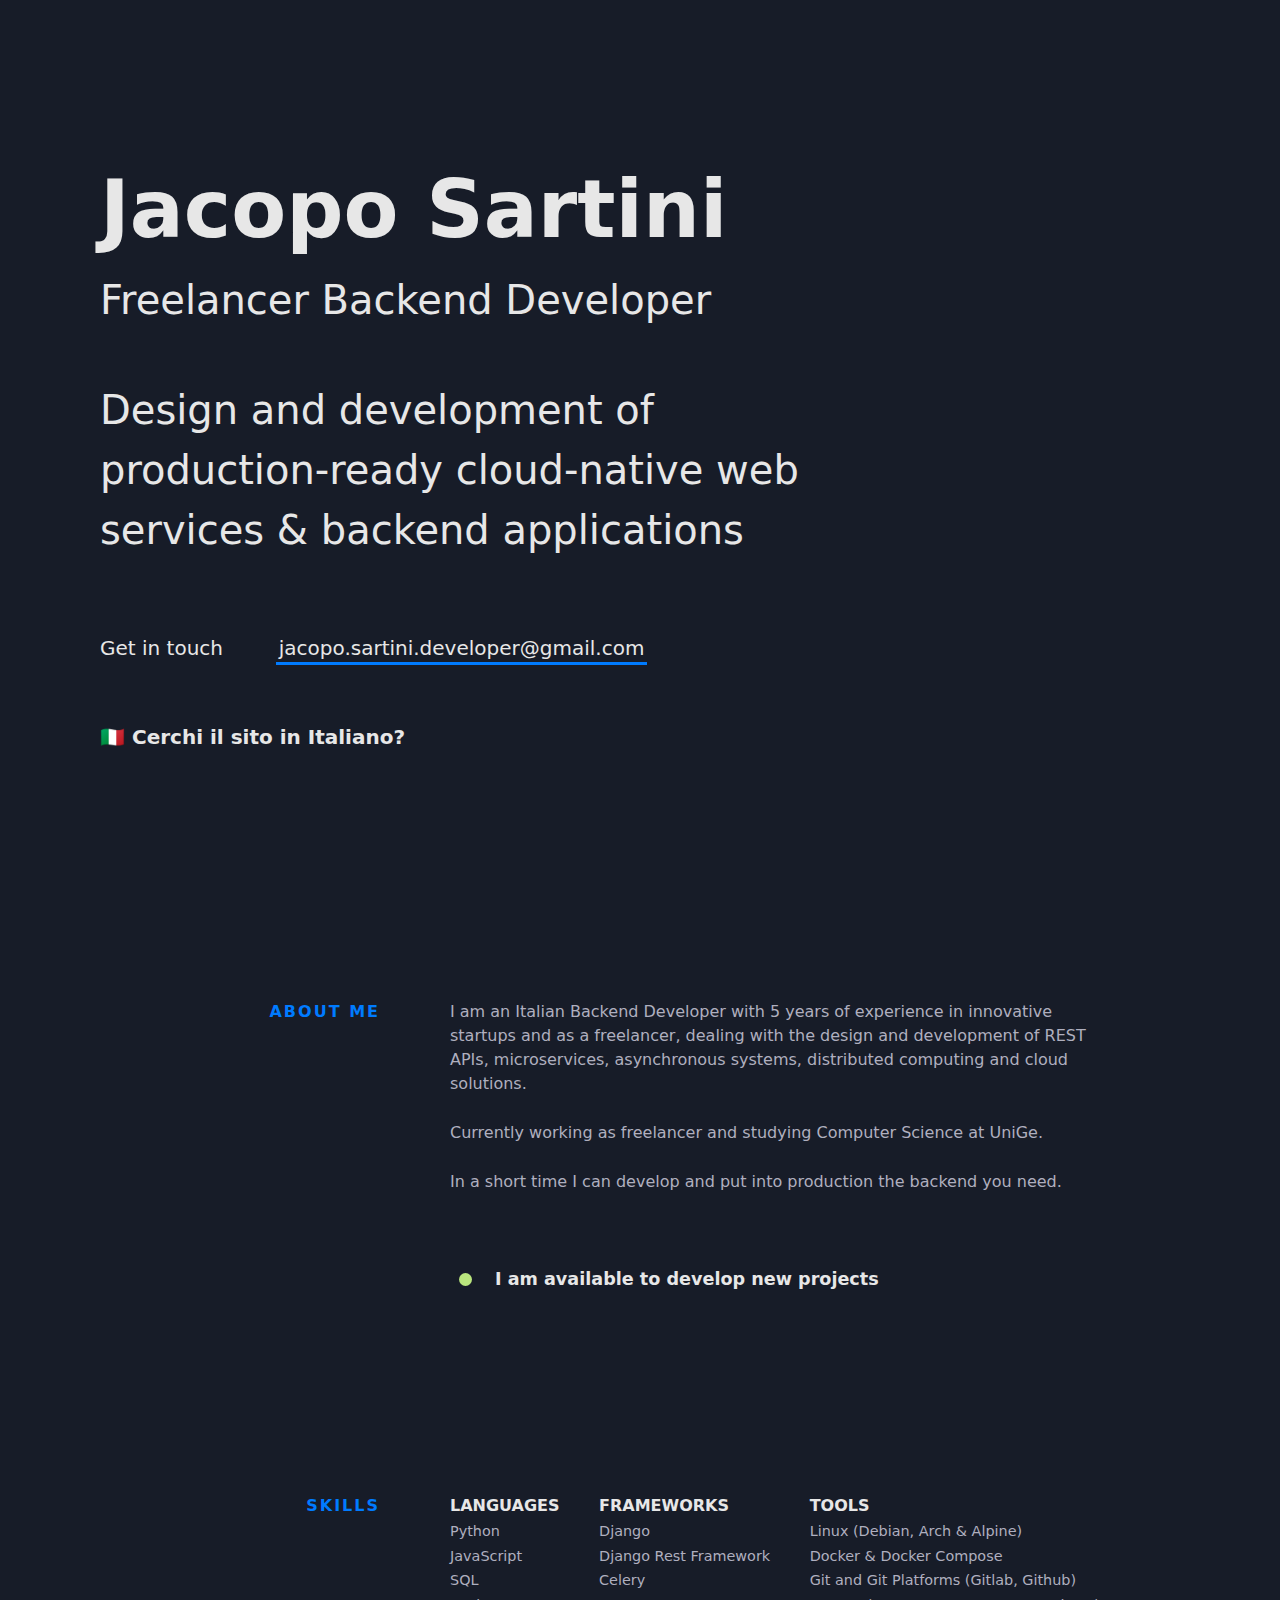
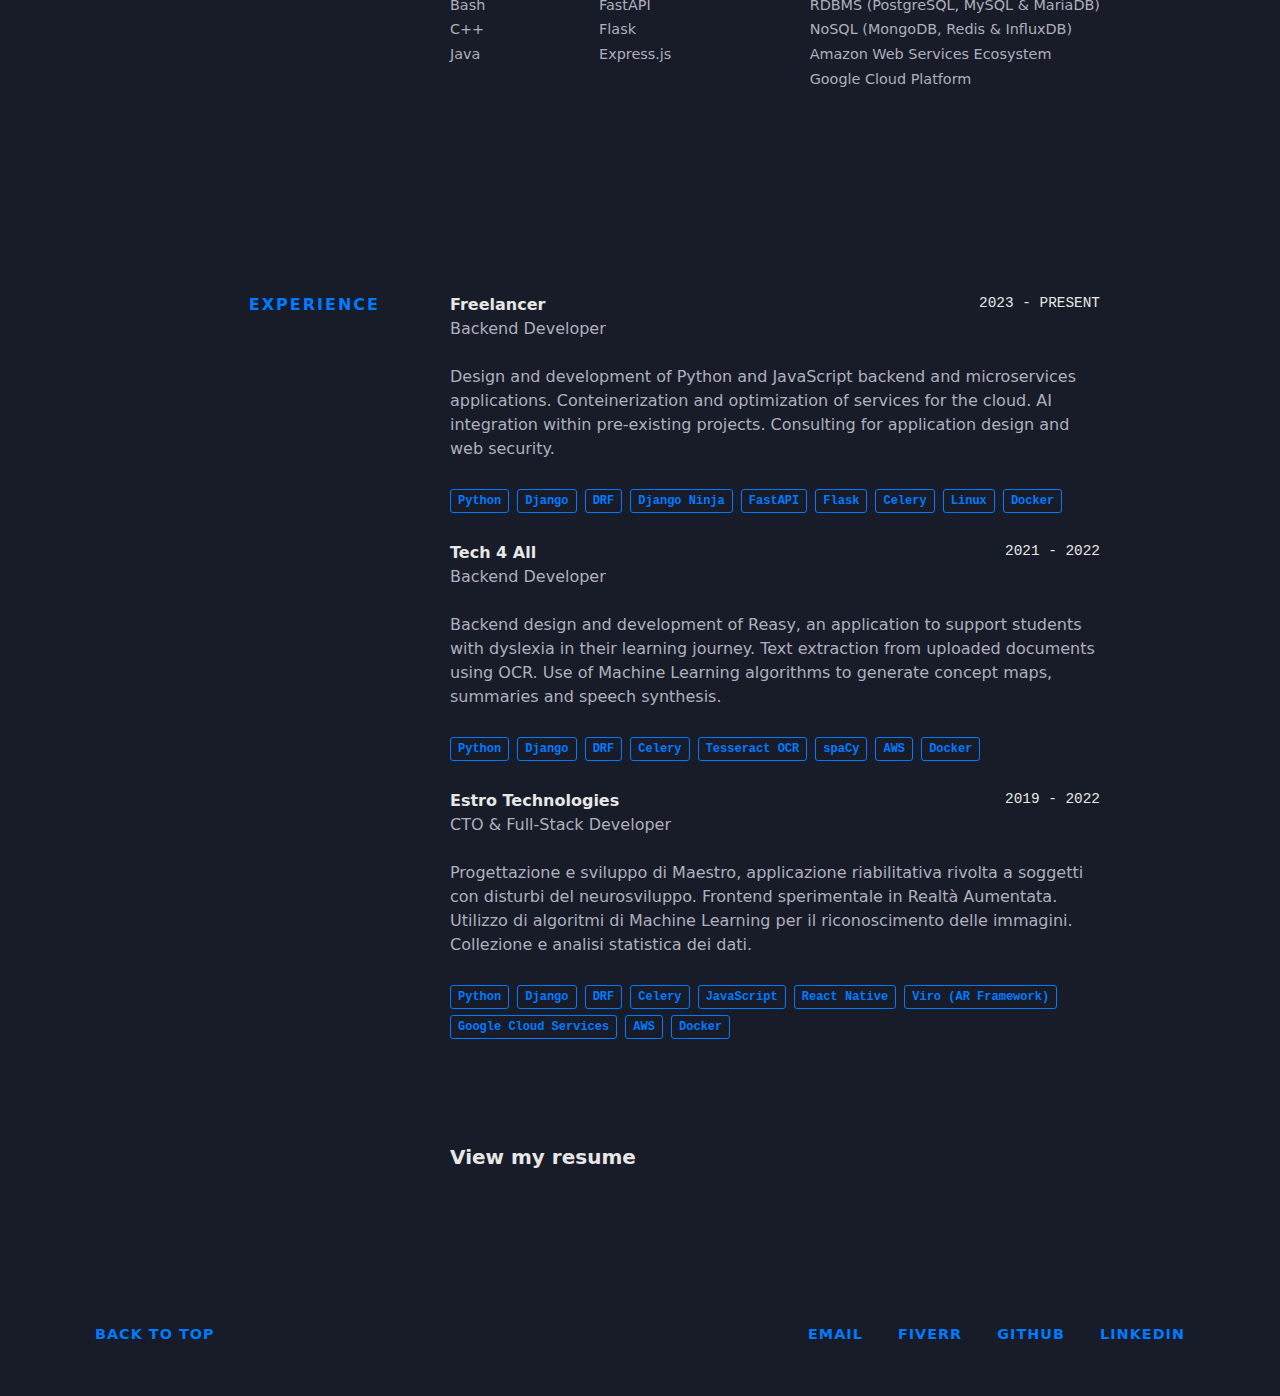
==== index.en.html @ 1b15b148 "Completed information and site in English" ====
<!DOCTYPE html>
<html class="sr">

<head>
    <meta http-equiv="content-type" content="text/html; charset=UTF-8">
    <meta charset="UTF-8">
    <meta content="IE=edge,chrome=1" http-equiv="X-UA-Compatible">
    <meta name="viewport" content="width=device-width, initial-scale=1.0, maximum-scale=1.0, user-scalable=no">
    <title>Jacopo Sartini - Sviluppatore Backend</title>
    <meta property="og:title" content="Jacopo Sartini | Back End Developer">
    <meta property="og:description" content="Progetto, sviluppo e metto in produzione servizi e applicazioni backend.">
    <meta property="og:type" content="website">
    <meta property="og:url" content="https://jacoposartini.github.io/">
    <meta property="og:site_name" content="Jacopo Sartini">
    <meta property="og:locale" content="it_IT">
    <meta name="description" content="Progetto, sviluppo e metto in produzione servizi e applicazioni backend.">
    <meta name="keywords" content="development, applications, development, python, django, italy, jacopo sartini">

    <meta itemprop="name" content="Jacopo Sartini | Back End Developer">
    <meta itemprop="description" content="Progetto, sviluppo e metto in produzione servizi e applicazioni backend.">
    <meta name="twitter:card" content="summary">
    <meta name="twitter:url" content="https://jacoposartini.github.io/">
    <meta name="twitter:title" content="Jacopo Sartini | Back End Developer">
    <meta name="twitter:description" content="Progetto, sviluppo e metto in produzione servizi e applicazioni backend.">
    <link rel="stylesheet" href="./static/main.css" hreflang="en-us">
</head>

<body style="height: 100%;" class="night">
    <div id="site">
        <header class="intro" id="top">
            <h1 style="margin-bottom: 0;"><span style="font-size: 5rem; ">Jacopo Sartini</span>
                <br><span class="intro__tagline">Freelancer Backend Developer</span>
            </h1>

            <h2 class="intro__tagline">Design and development of production-ready cloud-native web services & backend applications 
            </h2>

            <h3 class="intro__contact"> <span>Get in touch</span> <span class="emoji pointer"></span> <span> <a
                        href="mailto:jacopo.sartini.developer@gmail.com" target="_blank"
                        class="highlight-link">jacopo.sartini.developer@gmail.com</a> </span> </h3>

            <h3 class="intro__contact"><a href="index.html">🇮🇹  Cerchi il sito in Italiano? </a></h3>
        </header>


        <!--header class="intro">
            <h1 class="intro__hello">Ciao!</h1>
            <h2 class="intro__tagline">Sono <span class="name">Jacopo Sartini</span>, sviluppatore backend
                con 5 anni di esperienza in startup innovative e come freelancer, occupandomi della progettazione e
                dello
                sviluppo di API REST, microservizi, sistemi asincroni, calcolo distribuito e soluzioni cloud.
                <span class="emoji technologist"></span>
            </h2>
            <h3 class="intro__contact"> <span>Contattami </span> <span class="emoji pointer"></span> <span> <a
                        href="mailto:jacopo.sartini.developer@gmail.com" target="_blank"
                        class="highlight-link">jacopo.sartini.developer@gmail.com</a> </span> </h3>
        </header-->

        <section class="section background" data-sr-id="0"
            style="visibility: visible; opacity: 1; transition: opacity 0.6s cubic-bezier(0.694, 0, 0.335, 1) 0s;">
            <div class="section__title">About me</div>
            <div class="section__content">
                <p>
                    I am an Italian Backend Developer with 5 years of experience in innovative startups and as a freelancer,
                    dealing with the design and development of REST APIs, microservices, asynchronous systems,
                    distributed computing and cloud solutions. </p>
                <p>Currently <b>working as freelancer</b> and <b>studying Computer Science</b> at
                    <b>UniGe</b>.
                </p>
                <p><b>In a short time I can develop and put into production the backend you need.</b></p>
                <a class="status" href="mailto:jacopo.sartini.developer@gmail.com" target="_blank">
                    <div class="status__light">
                        <div class="status__light__ring"></div>
                        <div class="status__light__led"></div>
                    </div>
                    <div class="status__message">I am available to develop new projects</div>
                </a>

            </div>
        </section>


        <section class="section skills" data-sr-id="2"
            style="visibility: visible; opacity: 1; transition: opacity 0.6s cubic-bezier(0.694, 0, 0.335, 1) 0s;">
            <div class="section__title">Skills</div>
            <div class="section__content">
                <div class="skillz">
                    <div class="skillz__category">
                        <div class="skillz__category__label">Languages</div>
                        <ul>
                            <li class="skillz__category__item">Python</li>
                            <li class="skillz__category__item">JavaScript</li>
                            <li class="skillz__category__item">SQL</li>
                            <li class="skillz__category__item">Bash</li>
                            <li class="skillz__category__item">C++</li>
                            <li class="skillz__category__item">Java</li>
                        </ul>
                    </div>
                    <div class="skillz__category">
                        <div class="skillz__category__label">Frameworks</div>
                        <ul>
                            <li class="skillz__category__item">Django</li>
                            <li class="skillz__category__item">Django Rest Framework</li>
                            <li class="skillz__category__item">Celery</li>
                            <li class="skillz__category__item">FastAPI</li>
                            <li class="skillz__category__item">Flask</li>
                            <li class="skillz__category__item">Express.js</li>
                        </ul>
                    </div>

                    <div class="skillz__category">
                        <div class="skillz__category__label">Tools</div>
                        <ul>
                            <li class="skillz__category__item">Linux (Debian, Arch & Alpine)</li>
                            <li class="skillz__category__item">Docker & Docker Compose</li>
                            <li class="skillz__category__item">Git and Git Platforms (Gitlab, Github)</li>
                            <li class="skillz__category__item">RDBMS (PostgreSQL, MySQL & MariaDB)</li>
                            <li class="skillz__category__item">NoSQL (MongoDB, Redis & InfluxDB)</li>
                            <li class="skillz__category__item">Amazon Web Services Ecosystem</li>
                            <li class="skillz__category__item">Google Cloud Platform</li>
                        </ul>
                    </div>

                </div>
            </div>
        </section>

        <section class="section experience other-projects" data-sr-id="3"
            style="visibility: visible; opacity: 1; transition: opacity 0.6s cubic-bezier(0.694, 0, 0.335, 1) 0s;">
            <div class="section__title">Experience</div>
            <div class="section__content">
                <div class="jobs">
                    <div class="job">
                        <div class="time-place">
                            <div class="job__company"> <a href="https://www.upstatement.com/"
                                    target="_blank">Freelancer</a> </div>
                            <div class="job__time">2023 - PRESENT</div>
                        </div>
                        <div class="job__position">Backend Developer</div>
                        <br>
                        <p>Design and development of Python and JavaScript backend and microservices applications.
                            Conteinerization and optimization of services for the cloud. AI integration within
                            pre-existing projects. Consulting for application design and web security.
                        </p>
                        <div class="project__used">
                            <span class="project__used__item">Python</span>
                            <span class="project__used__item">Django</span>
                            <span class="project__used__item">DRF</span>
                            <span class="project__used__item">Django Ninja</span>
                            <span class="project__used__item">FastAPI</span>
                            <span class="project__used__item">Flask</span>
                            <span class="project__used__item">Celery</span>
                            <span class="project__used__item">Linux</span>
                            <span class="project__used__item">Docker</span>
                        </div>
                    </div>


                    <div class="job">
                        <div class="time-place">
                            <div class="job__company"> <a href="https://www.upstatement.com/" target="_blank">Tech 4
                                    All</a> </div>
                            <div class="job__time">2021 - 2022</div>
                        </div>
                        <div class="job__position">Backend Developer</div>
                        <br>
                        <p>Backend design and development of Reasy, an application to support students with dyslexia in
                            their learning journey. Text extraction from uploaded documents using OCR. Use of Machine
                            Learning algorithms to generate concept maps, summaries and speech synthesis.
                        </p>
                        <div class="project__used">
                            <span class="project__used__item">Python</span>
                            <span class="project__used__item">Django</span>
                            <span class="project__used__item">DRF</span>
                            <span class="project__used__item">Celery</span>
                            <span class="project__used__item">Tesseract OCR</span>
                            <span class="project__used__item">spaCy</span>
                            <span class="project__used__item">AWS</span>
                            <span class="project__used__item">Docker</span>
                        </div>
                    </div>

                    <div class="job">
                        <div class="time-place">
                            <div class="job__company"> <a href="https://www.upstatement.com/" target="_blank">Estro
                                    Technologies</a> </div>
                            <div class="job__time">2019 - 2022</div>
                        </div>
                        <div class="job__position">CTO & Full-Stack Developer</div>
                        <br>
                        <p>Progettazione e sviluppo di Maestro, applicazione riabilitativa rivolta a soggetti con
                            disturbi del neurosviluppo. Frontend sperimentale in Realtà Aumentata. Utilizzo di algoritmi
                            di Machine Learning per il riconoscimento delle immagini. Collezione e analisi statistica
                            dei dati.
                        </p>
                        <div class="project__used">
                            <span class="project__used__item">Python</span>
                            <span class="project__used__item">Django</span>
                            <span class="project__used__item">DRF</span>
                            <span class="project__used__item">Celery</span>
                            <span class="project__used__item">JavaScript</span>
                            <span class="project__used__item">React Native</span>
                            <span class="project__used__item">Viro (AR Framework)</span>
                            <span class="project__used__item">Google Cloud Services</span>
                            <span class="project__used__item">AWS</span>
                            <span class="project__used__item">Docker</span>
                        </div>
                    </div>

                </div>

                <a href="./static/JacopoSartiniCV.pdf" target="_blank" class="arrow-link">View my resume</a>
            </div>
        </section>




        <footer class="footer">
            <div class="footer__copyright">
                <div class="footer__links">

                    <a href="#top" title="torna in cima"> <span class="text">Back to top</span>
                    </a>
                </div>
            </div>
            <div class="footer__links">
                <a href="mailto:jacopo.sartini.developer@gmail.com" target="_blank" title="email"> <span
                        class="text">email</span> <img src="./static/email.svg" alt="email">
                </a>

                <a href="https://it.fiverr.com/jacoposartini" target="_blank" title="fiverr"> <span
                        class="text">fiverr</span> <img src="./static/fiverr.svg" alt="linkedin">
                </a>

                <a href="https://github.com/jacoposartini/" target="_blank" title="email"> <span
                        class="text">github</span> <img src="./static/github.svg" alt="github">
                </a>


                <a href="https://www.linkedin.com/in/jacopo-sartini-dev" target="_blank" title="linkedin"> <span
                        class="text">linkedin</span> <img src="./static/linkedin.svg" alt="linkedin">
                </a>
            </div>
        </footer>


    </div>
</body>

</html>
---- static/main.css ----
html {
    -webkit-box-sizing: border-box;
    box-sizing: border-box
}

*,
:after,
:before {
    -webkit-box-sizing: inherit;
    box-sizing: inherit
}

::-moz-selection {
    background: #fff
}

::selection {
    background: #fff
}

body,
html {
    margin: 0;
    padding: 0;
    -webkit-font-smoothing: antialiased;
    -moz-osx-font-smoothing: grayscale;
    background-color: #fff;
    color: #444452;
    font-family: Apercu, "Source Sans Pro", system, system-ui, -apple-system, BlinkMacSystemFont, Roboto, Helvetica, Arial, sans-serif;
    line-height: 1.5;
    width: 100%
}

body.night,
html.night {
    background-color: #171c28;
    color: #afafbf
}

body.night ::-moz-selection,
html.night ::-moz-selection {
    color: #36363c;
    background: #fff
}

body.night ::selection,
html.night ::selection {
    color: #36363c;
    background: #fff
}

body.night .switch-wrapper .sun,
html.night .switch-wrapper .sun {
    background: url(../img/switch/sun-white.svg) no-repeat center;
    background-size: 100%
}

body.night .switch-wrapper .moon,
html.night .switch-wrapper .moon {
    background: url(../img/switch/moon-white.svg) no-repeat center;
    background-size: 100%
}

body.night .experience .job__time,
body.night .footer__copyright,
body.night .intro,
body.night .skills .skillz__category__label,
body.night .status,
body.night a,
body.night strong,
html.night .experience .job__time,
html.night .footer__copyright,
html.night .intro,
html.night .skills .skillz__category__label,
html.night .status,
html.night a,
html.night strong {
    color: #e7e7e7
}

body.night .section__content .underline-link:after,
html.night .section__content .underline-link:after {
    background: #e7e7e7
}

a {
    -webkit-transition: all .2s ease-in-out;
    transition: all .2s ease-in-out;
    text-decoration: none;
    font-weight: 700;
    color: inherit
}

ul {
    list-style: none;
    padding: 0;
    margin: 0
}

svg {
    width: 100%;
    height: 100%;
    fill: currentColor
}

img {
    max-width: 100%;
    vertical-align: middle
}

strong {
    font-weight: 700;
    color: #36363c
}

.emoji {
    display: inline-block;
    vertical-align: text-top;
    background-size: contain;
    background-repeat: no-repeat;
    background-position: center
}

.section {
    display: -webkit-box;
    display: -ms-flexbox;
    display: flex;
    -webkit-box-pack: center;
    -ms-flex-pack: center;
    justify-content: center;
    padding: 100px 170px
}

@media screen and (max-width:1280px) {
    .section {
        padding: 100px
    }
}

@media screen and (max-width:1024px) {
    .section {
        padding: 50px
    }
}

@media screen and (max-width:768px) {
    .section {
        display: block
    }
}

@media screen and (max-width:480px) {
    .section {
        padding: 50px 35px
    }
}

.section__title {
    -ms-flex-negative: 0;
    flex-shrink: 0;
    width: 200px;
    margin-right: 70px;
    color: #007bff;
    text-transform: uppercase;
    text-align: right;
    font-weight: 700;
    letter-spacing: 2px
}

@media screen and (max-width:1024px) {
    .section__title {
        margin-right: 50px
    }
}

@media screen and (max-width:850px) {
    .section__title {
        width: 150px
    }
}

@media screen and (max-width:768px) {
    .section__title {
        text-align: left;
        width: auto
    }
}

.section__content {
    font-weight: 300;
    font-size: 1rem;
    width: 100%;
    max-width: 650px
}

@media screen and (max-width:768px) {
    .section__content {
        padding-top: 30px;
        padding-left: 50px
    }
}

@media screen and (max-width:480px) {
    .section__content {
        padding-left: 30px
    }
}

.section__content p {
    margin-top: 0;
    margin-bottom: 25px
}

.section__content .underline-link {
    position: relative;
    display: inline-block
}

.section__content .underline-link:after {
    position: absolute;
    top: 100%;
    left: 0;
    width: 100%;
    height: 1px;
    background: #36363c;
    content: '';
    opacity: 0;
    -webkit-transition: height .3s, opacity .3s, -webkit-transform .3s;
    transition: height .3s, opacity .3s, -webkit-transform .3s;
    transition: height .3s, opacity .3s, transform .3s;
    transition: height .3s, opacity .3s, transform .3s, -webkit-transform .3s;
    -webkit-transform: translateY(-5px);
    transform: translateY(-5px)
}

.section__content .underline-link:focus:after,
.section__content .underline-link:hover:after {
    height: 2px;
    border-radius: 3px;
    opacity: 1;
    -webkit-transform: translateY(-2px);
    transform: translateY(-2px)
}

.arrow-link {
    -webkit-transition: all .2s ease-in-out;
    transition: all .2s ease-in-out;
    font-weight: 700;
    display: inline-block;
    background-color: transparent;
    white-space: nowrap
}

.arrow-link:after {
    -webkit-transition: all .2s ease-in-out;
    transition: all .2s ease-in-out;
    position: relative;
    bottom: 2px;
    margin-left: 15px;
    content: '';
    background: url(../img/arrow.png) no-repeat center;
    background-size: 100%;
    width: 15px;
    height: 15px;
    display: inline-block;
    vertical-align: middle
}

.arrow-link:hover:after {
    -webkit-transform: translateX(7px);
    transform: translateX(7px)
}

.small {
    font-family: Inconsolata, monospace;
    font-size: .85rem;
    display: inline-block;
    margin-top: 15px
}

.small:after {
    display: none
}

#top-button {
    -webkit-transition: all .2s ease-in-out;
    transition: all .2s ease-in-out;
    background: 0 0;
    border: none;
    outline: 0;
    width: 40px;
    position: fixed;
    bottom: 25px;
    right: 10px;
    cursor: pointer;
    display: none
}

@media screen and (max-width:1024px) {
    #top-button {
        bottom: 20px;
        right: 7px;
        width: 35px
    }
}

@media screen and (max-width:480px) {
    #top-button {
        bottom: 15px;
        right: 3px
    }
}

#top-button:focus,
#top-button:hover {
    -webkit-transform: translateY(-10px);
    transform: translateY(-10px)
}

#top-button img {
    width: 100%
}

.waypoint {
    opacity: 0;
    -webkit-transform: translate3d(0, 20px, 0);
    transform: translate3d(0, 20px, 0);
    -webkit-transition: opacity .6s cubic-bezier(.694, 0, .335, 1), -webkit-transform .6s cubic-bezier(.694, 0, .335, 1);
    transition: opacity .6s cubic-bezier(.694, 0, .335, 1), -webkit-transform .6s cubic-bezier(.694, 0, .335, 1);
    transition: opacity .6s cubic-bezier(.694, 0, .335, 1), transform .6s cubic-bezier(.694, 0, .335, 1);
    transition: opacity .6s cubic-bezier(.694, 0, .335, 1), transform .6s cubic-bezier(.694, 0, .335, 1), -webkit-transform .6s cubic-bezier(.694, 0, .335, 1)
}

.in-view {
    opacity: 1;
    -webkit-transform: translateZ(0);
    transform: translateZ(0)
}

.switch-wrapper {
    display: -webkit-box;
    display: -ms-flexbox;
    display: flex;
    -webkit-box-pack: center;
    -ms-flex-pack: center;
    justify-content: center;
    -webkit-box-align: center;
    -ms-flex-align: center;
    align-items: center;
    position: absolute;
    top: 20px;
    right: 30px
}

@media screen and (max-width:480px) {
    .switch-wrapper {
        top: 10px;
        right: 20px
    }
}

.switch-wrapper .moon,
.switch-wrapper .sun {
    width: 17px;
    height: 17px
}

.switch-wrapper .sun {
    background: url(../img/switch/sun.svg) no-repeat center;
    background-size: 100%
}

.switch-wrapper .moon {
    background: url(../img/switch/moon.svg) no-repeat center;
    background-size: 100%
}

.switch-wrapper .toggle-wrapper {
    margin: 10px
}

.switch-wrapper .toggle-wrapper #switch {
    height: 0;
    width: 0;
    visibility: hidden;
    position: absolute
}

.switch-wrapper .toggle-wrapper #switch:checked+label {
    background: #bae67e
}

.switch-wrapper .toggle-wrapper #switch:checked+label:after {
    left: calc(100% - 3px);
    -webkit-transform: translateX(-100%);
    transform: translateX(-100%)
}

.switch-wrapper .toggle-wrapper label {
    cursor: pointer;
    text-indent: -9999px;
    width: 45px;
    height: 25px;
    background: grey;
    display: block;
    border-radius: 100px;
    position: relative
}

.switch-wrapper .toggle-wrapper label:after {
    -webkit-transition: all .2s ease-in-out;
    transition: all .2s ease-in-out;
    content: '';
    position: absolute;
    top: 3px;
    left: 3px;
    width: 19px;
    height: 19px;
    background: #fff;
    border-radius: 100%
}

.intro {
    padding: 120px 100px;
    height: 100vh;
    display: -webkit-box;
    display: -ms-flexbox;
    display: flex;
    -webkit-box-orient: vertical;
    -webkit-box-direction: normal;
    -ms-flex-direction: column;
    flex-direction: column;
    -ms-flex-pack: distribute;
    justify-content: space-around;
    max-width: 1440px;
    margin: 0 auto
}

@media screen and (max-width:630px) {
    .intro {
        padding: 120px 70px
    }
}

@media screen and (max-width:550px) {
    .intro {
        padding: 120px 50px
    }
}

@media screen and (max-width:480px) {
    .intro {
        padding: 70px 50px
    }
}

.intro__hello,
.intro__tagline {
    font-size: 2.5rem
}

@media screen and (max-width:1024px) {

    .intro__hello,
    .intro__tagline {
        font-size: 2.25rem
    }
}

@media screen and (max-width:768px) {

    .intro__hello,
    .intro__tagline {
        font-size: 2rem
    }
}

@media screen and (max-width:550px) {

    .intro__hello,
    .intro__tagline {
        font-size: 1.75rem
    }
}

@media screen and (max-width:360px) {

    .intro__hello,
    .intro__tagline {
        font-size: 1.5rem
    }
}

@media screen and (max-width:330px) {

    .intro__hello,
    .intro__tagline {
        font-size: 1.4rem
    }
}

.intro__hello .emoji,
.intro__tagline .emoji {
    width: 40px;
    height: 40px
}

@media screen and (max-width:1024px) {

    .intro__hello .emoji,
    .intro__tagline .emoji {
        width: 35px;
        height: 35px
    }
}

@media screen and (max-width:768px) {

    .intro__hello .emoji,
    .intro__tagline .emoji {
        width: 30px;
        height: 30px
    }
}

@media screen and (max-width:360px) {

    .intro__hello .emoji,
    .intro__tagline .emoji {
        width: 25px;
        height: 25px
    }
}

.intro__hello {
    font-weight: 300
}

.intro__hello .wave-hand {
    background-image: url(../img/emojis/wave.png);
    margin-left: 10px;
    cursor: pointer
}

.intro__hello .wave-hand.animated {
    -webkit-animation-duration: 1s;
    animation-duration: 1s;
    -webkit-animation-fill-mode: both;
    animation-fill-mode: both
}

.intro__hello .wave-hand.wave {
    -webkit-animation-name: wave;
    animation-name: wave
}

@-webkit-keyframes wave {
    from {
        -webkit-transform: none;
        transform: none
    }

    15% {
        -webkit-transform: translate3d(-20%, 0, 0) rotate3d(0, 0, 1, -10deg);
        transform: translate3d(-20%, 0, 0) rotate3d(0, 0, 1, -10deg)
    }

    30% {
        -webkit-transform: translate3d(10%, 0, 0) rotate3d(0, 0, 1, 7deg);
        transform: translate3d(10%, 0, 0) rotate3d(0, 0, 1, 7deg)
    }

    45% {
        -webkit-transform: translate3d(-15%, 0, 0) rotate3d(0, 0, 1, -10deg);
        transform: translate3d(-15%, 0, 0) rotate3d(0, 0, 1, -10deg)
    }

    60% {
        -webkit-transform: translate3d(10%, 0, 0) rotate3d(0, 0, 1, 5deg);
        transform: translate3d(10%, 0, 0) rotate3d(0, 0, 1, 5deg)
    }

    75% {
        -webkit-transform: translate3d(-5%, 0, 0) rotate3d(0, 0, 1, -2deg);
        transform: translate3d(-5%, 0, 0) rotate3d(0, 0, 1, -2deg)
    }

    to {
        -webkit-transform: none;
        transform: none
    }
}

@keyframes wave {
    from {
        -webkit-transform: none;
        transform: none
    }

    15% {
        -webkit-transform: translate3d(-20%, 0, 0) rotate3d(0, 0, 1, -10deg);
        transform: translate3d(-20%, 0, 0) rotate3d(0, 0, 1, -10deg)
    }

    30% {
        -webkit-transform: translate3d(10%, 0, 0) rotate3d(0, 0, 1, 7deg);
        transform: translate3d(10%, 0, 0) rotate3d(0, 0, 1, 7deg)
    }

    45% {
        -webkit-transform: translate3d(-15%, 0, 0) rotate3d(0, 0, 1, -10deg);
        transform: translate3d(-15%, 0, 0) rotate3d(0, 0, 1, -10deg)
    }

    60% {
        -webkit-transform: translate3d(10%, 0, 0) rotate3d(0, 0, 1, 5deg);
        transform: translate3d(10%, 0, 0) rotate3d(0, 0, 1, 5deg)
    }

    75% {
        -webkit-transform: translate3d(-5%, 0, 0) rotate3d(0, 0, 1, -2deg);
        transform: translate3d(-5%, 0, 0) rotate3d(0, 0, 1, -2deg)
    }

    to {
        -webkit-transform: none;
        transform: none
    }
}

.intro__tagline {
    font-weight: 300;
    max-width: 700px
}

.intro__tagline .name {
    font-weight: 700
}

.intro__tagline .technologist {
    background-image: url(../img/emojis/technologist.png)
}

.intro__contact {
    font-size: 1.25rem;
    font-weight: 400
}

@media screen and (max-width:550px) {
    .intro__contact {
        font-size: 1rem
    }
}

.intro__contact .emoji.pointer {
    background-image: url(../img/emojis/pointright.png);
    width: 30px;
    height: 30px;
    margin: 0 5px;
    vertical-align: text-bottom
}

@media screen and (max-width:550px) {
    .intro__contact .emoji.pointer {
        width: 25px;
        height: 25px
    }
}

.intro__contact .highlight-link {
    -webkit-transition: all .2s ease-in-out;
    transition: all .2s ease-in-out;
    font-weight: 400;
    text-decoration: none;
    display: inline-block;
    padding: 2px 3px;
    text-decoration: none;
    -webkit-box-shadow: inset 0 -3px 0 #007bff;
    box-shadow: inset 0 -3px 0 #007bff
}

.intro__contact .highlight-link:hover {
    -webkit-box-shadow: inset 0 -33px 0 0 #007bff;
    box-shadow: inset 0 -33px 0 0 #007bff;
    color: #fff
}

.skills .skillz {
    display: -webkit-box;
    display: -ms-flexbox;
    display: flex;
    -webkit-box-pack: justify;
    -ms-flex-pack: justify;
    justify-content: space-between
}

@media screen and (max-width:630px) {
    .skills .skillz {
        -ms-flex-wrap: wrap;
        flex-wrap: wrap
    }
}

@media screen and (max-width:630px) {
    .skills .skillz__category {
        width: 47%;
        margin-right: 5px;
        margin-bottom: 25px
    }
}

.skills .skillz__category__label {
    font-weight: 700;
    color: #36363c;
    text-transform: uppercase
}

.skills .skillz__category__item {
    margin: 3px 0;
    font-size: .9rem
}

.experience .jobs {
    margin-bottom: 100px
}

.experience .job {
    margin-bottom: 25px
}

.experience .job .time-place {
    display: -webkit-box;
    display: -ms-flexbox;
    display: flex;
    -webkit-box-pack: justify;
    -ms-flex-pack: justify;
    justify-content: space-between
}

@media screen and (max-width:480px) {
    .experience .job .time-place {
        display: block
    }
}

.experience .job__company {
    font-weight: 700
}

.experience .job__time {
    font-size: .9rem;
    font-family: Inconsolata, monospace
}

@media screen and (max-width:480px) {
    .experience .job__time {
        font-size: .8rem
    }
}

.experience .arrow-link {
    font-size: 1.25rem
}

.experience .arrow-link:after {
    width: 20px;
    height: 20px
}

.status {
    display: -webkit-box;
    display: -ms-flexbox;
    display: flex;
    -webkit-box-align: center;
    -ms-flex-align: center;
    align-items: center;
    font-size: 1.1rem;
    margin-top: 70px
}

.status__light {
    width: 30px;
    height: 30px;
    display: -webkit-box;
    display: -ms-flexbox;
    display: flex;
    -webkit-box-pack: center;
    -ms-flex-pack: center;
    justify-content: center;
    -webkit-box-align: center;
    -ms-flex-align: center;
    align-items: center
}

.status__light__ring {
    position: absolute;
    width: 25px;
    height: 25px;
    -webkit-animation: pulsate 2s ease-out;
    animation: pulsate 2s ease-out;
    -webkit-animation-iteration-count: infinite;
    animation-iteration-count: infinite;
    opacity: 0;
    border: 3px solid #bae67e;
    border-radius: 30px
}

@-webkit-keyframes pulsate {
    0% {
        -webkit-transform: scale(.1, .1);
        transform: scale(.1, .1);
        opacity: 0
    }

    50% {
        opacity: 1
    }

    100% {
        -webkit-transform: scale(1.2, 1.2);
        transform: scale(1.2, 1.2);
        opacity: 0
    }
}

@keyframes pulsate {
    0% {
        -webkit-transform: scale(.1, .1);
        transform: scale(.1, .1);
        opacity: 0
    }

    50% {
        opacity: 1
    }

    100% {
        -webkit-transform: scale(1.2, 1.2);
        transform: scale(1.2, 1.2);
        opacity: 0
    }
}

.status__light__led {
    position: absolute;
    width: 13px;
    height: 13px;
    background: #bae67e;
    border-radius: 100%
}

.status__message {
    margin-left: 15px
}

.featured-projects a:after {
    display: none
}

.featured-projects .project {
    display: -webkit-box;
    display: -ms-flexbox;
    display: flex;
    margin-bottom: 100px;
    margin-left: -5%;
    width: 125%
}

@media screen and (max-width:1280px) {
    .featured-projects .project {
        width: 115%
    }
}

@media screen and (max-width:1024px) {
    .featured-projects .project {
        width: 105%
    }
}

@media screen and (max-width:768px) {
    .featured-projects .project {
        width: 100%;
        display: block;
        margin-bottom: 70px
    }
}

.featured-projects .project.screentime {
    margin-bottom: 70px
}

.featured-projects .project:last-of-type {
    margin-bottom: 0
}

.featured-projects .project__pic {
    max-width: 700px;
    overflow: visible;
    margin: 0
}

.featured-projects .project__pic a {
    display: block
}

.featured-projects .project__pic.phones a {
    display: -webkit-box;
    display: -ms-flexbox;
    display: flex;
    -webkit-box-pack: justify;
    -ms-flex-pack: justify;
    justify-content: space-between
}

.featured-projects .project__pic.phones .phone {
    margin: 0 -7%
}

.featured-projects .project__pic.phones .phone:first-of-type {
    margin-left: -5%
}

.featured-projects .project__pic img {
    width: 100%;
    max-width: 100%;
    vertical-align: bottom
}

.featured-projects .project__caption {
    width: 125px;
    -ms-flex-negative: 0;
    flex-shrink: 0;
    margin-left: 30px
}

@media screen and (max-width:768px) {
    .featured-projects .project__caption {
        width: 100%;
        margin-top: 25px;
        margin-left: 0
    }
}

.featured-projects .project__name {
    margin-bottom: 10px
}

.featured-projects .project__name a {
    font-weight: 700
}

.featured-projects .project p {
    font-size: .85rem;
    line-height: 1.3
}

.other-projects .project {
    max-width: 600px;
    margin-bottom: 50px
}

.other-projects .project__name {
    margin-bottom: 10px
}

.other-projects .project p {
    font-size: .9rem;
    margin-bottom: 20px
}

.other-projects .project__used__item {
    display: inline-block;
    margin: 3px 3px 3px 0;
    font-family: Inconsolata, monospace;
    font-size: .75rem;
    font-weight: 700;
    padding: 2px 7px;
    border-radius: 3px;
    color: #007bff;
    border: 1px solid #007bff;
    background: 0 0
}

.other-projects .project__used__item:first-of-type {
    margin-left: 0
}

.footer {
    padding: 50px 80px;
    display: -webkit-box;
    display: -ms-flexbox;
    display: flex;
    -webkit-box-pack: justify;
    -ms-flex-pack: justify;
    justify-content: space-between;
    -webkit-box-align: center;
    -ms-flex-align: center;
    align-items: center
}

@media screen and (max-width:1024px) {
    .footer {
        padding: 50px
    }
}

@media screen and (max-width:630px) {
    .footer {
        display: block
    }
}

@media screen and (max-width:480px) {
    .footer {
        padding: 50px 30px
    }
}

.footer__copyright {
    font-weight: 700;
    width: 200px
}

@media screen and (max-width:630px) {
    .footer__copyright {
        width: auto;
        text-align: center;
        margin-bottom: 25px
    }
}

@media screen and (max-width:630px) {

    .footer__copyright .bottom,
    .footer__copyright .top {
        display: inline-block
    }
}

@media screen and (max-width:480px) {

    .footer__copyright .bottom,
    .footer__copyright .top {
        display: block
    }
}

.footer__copyright .emoji {
    width: 20px;
    height: 20px;
    margin: 0 3px;
    vertical-align: text-bottom
}

@media screen and (max-width:630px) {
    .footer__links {
        display: -webkit-box;
        display: -ms-flexbox;
        display: flex;
        -webkit-box-pack: center;
        -ms-flex-pack: center;
        justify-content: center
    }
}

.footer__links a {
    position: relative;
    display: inline-block;
    color: #007bff !important;
    text-transform: uppercase;
    font-weight: 700;
    margin: 0 15px;
    outline: 0
}

@media screen and (max-width:1024px) {
    .footer__links a {
        margin: 0 10px
    }
}

.footer__links a:after {
    position: absolute;
    top: 100%;
    left: 0;
    width: 100%;
    height: 1px;
    background: #007bff;
    content: '';
    opacity: 0;
    -webkit-transition: height .3s, opacity .3s, -webkit-transform .3s;
    transition: height .3s, opacity .3s, -webkit-transform .3s;
    transition: height .3s, opacity .3s, transform .3s;
    transition: height .3s, opacity .3s, transform .3s, -webkit-transform .3s;
    -webkit-transform: translateY(-5px);
    transform: translateY(-5px)
}

@media screen and (max-width:850px) {
    .footer__links a:after {
        display: none
    }
}

.footer__links a:focus:after,
.footer__links a:hover:after {
    height: 2px;
    border-radius: 3px;
    opacity: 1;
    -webkit-transform: translateY(0);
    transform: translateY(0)
}

.footer__links a .text {
    font-size: .9rem;
    display: inline;
    letter-spacing: 1px
}

@media screen and (max-width:850px) {
    .footer__links a .text {
        display: none
    }
}

.footer__links img {
    display: none;
    width: 22px
}

@media screen and (max-width:850px) {
    .footer__links img {
        display: inline-block
    }
}

.not-found {
    width: 100%;
    height: 100vh !important;
    display: -webkit-box;
    display: -ms-flexbox;
    display: flex;
    -webkit-box-orient: vertical;
    -webkit-box-direction: normal;
    -ms-flex-direction: column;
    flex-direction: column;
    -webkit-box-pack: center;
    -ms-flex-pack: center;
    justify-content: center;
    -webkit-box-align: center;
    -ms-flex-align: center;
    align-items: center;
    text-align: center;
    padding: 0 20px
}

.not-found .name {
    position: absolute;
    top: 25px;
    left: 30px;
    font-weight: 700;
    color: #007bff;
    font-size: 1.5rem
}

@media screen and (max-width:480px) {
    .not-found .name {
        top: 20px;
        left: 25px;
        font-size: 1.25rem
    }
}

.not-found h1 {
    font-size: 4rem;
    margin: 10px 0
}

.not-found h2 {
    font-size: 1.5rem
}

@media screen and (max-width:480px) {
    .not-found h2 {
        font-size: 1.25rem
    }
}

@media screen and (max-width:360px) {
    .not-found h2 {
        font-size: 1.1rem
    }
}

.not-found a {
    font-weight: 700;
    color: #007bff !important;
    position: relative;
    display: inline-block
}

.not-found a:after {
    position: absolute;
    top: 100%;
    left: 0;
    width: 100%;
    height: 3px;
    background: #007bff;
    content: '';
    opacity: 0;
    -webkit-transition: height .3s, opacity .3s, -webkit-transform .3s;
    transition: height .3s, opacity .3s, -webkit-transform .3s;
    transition: height .3s, opacity .3s, transform .3s;
    transition: height .3s, opacity .3s, transform .3s, -webkit-transform .3s;
    -webkit-transform: translateY(-10px);
    transform: translateY(-10px)
}

.not-found a:focus:after,
.not-found a:hover:after {
    height: 3px;
    opacity: 1;
    -webkit-transform: translateY(-5px);
    transform: translateY(-5px)
}
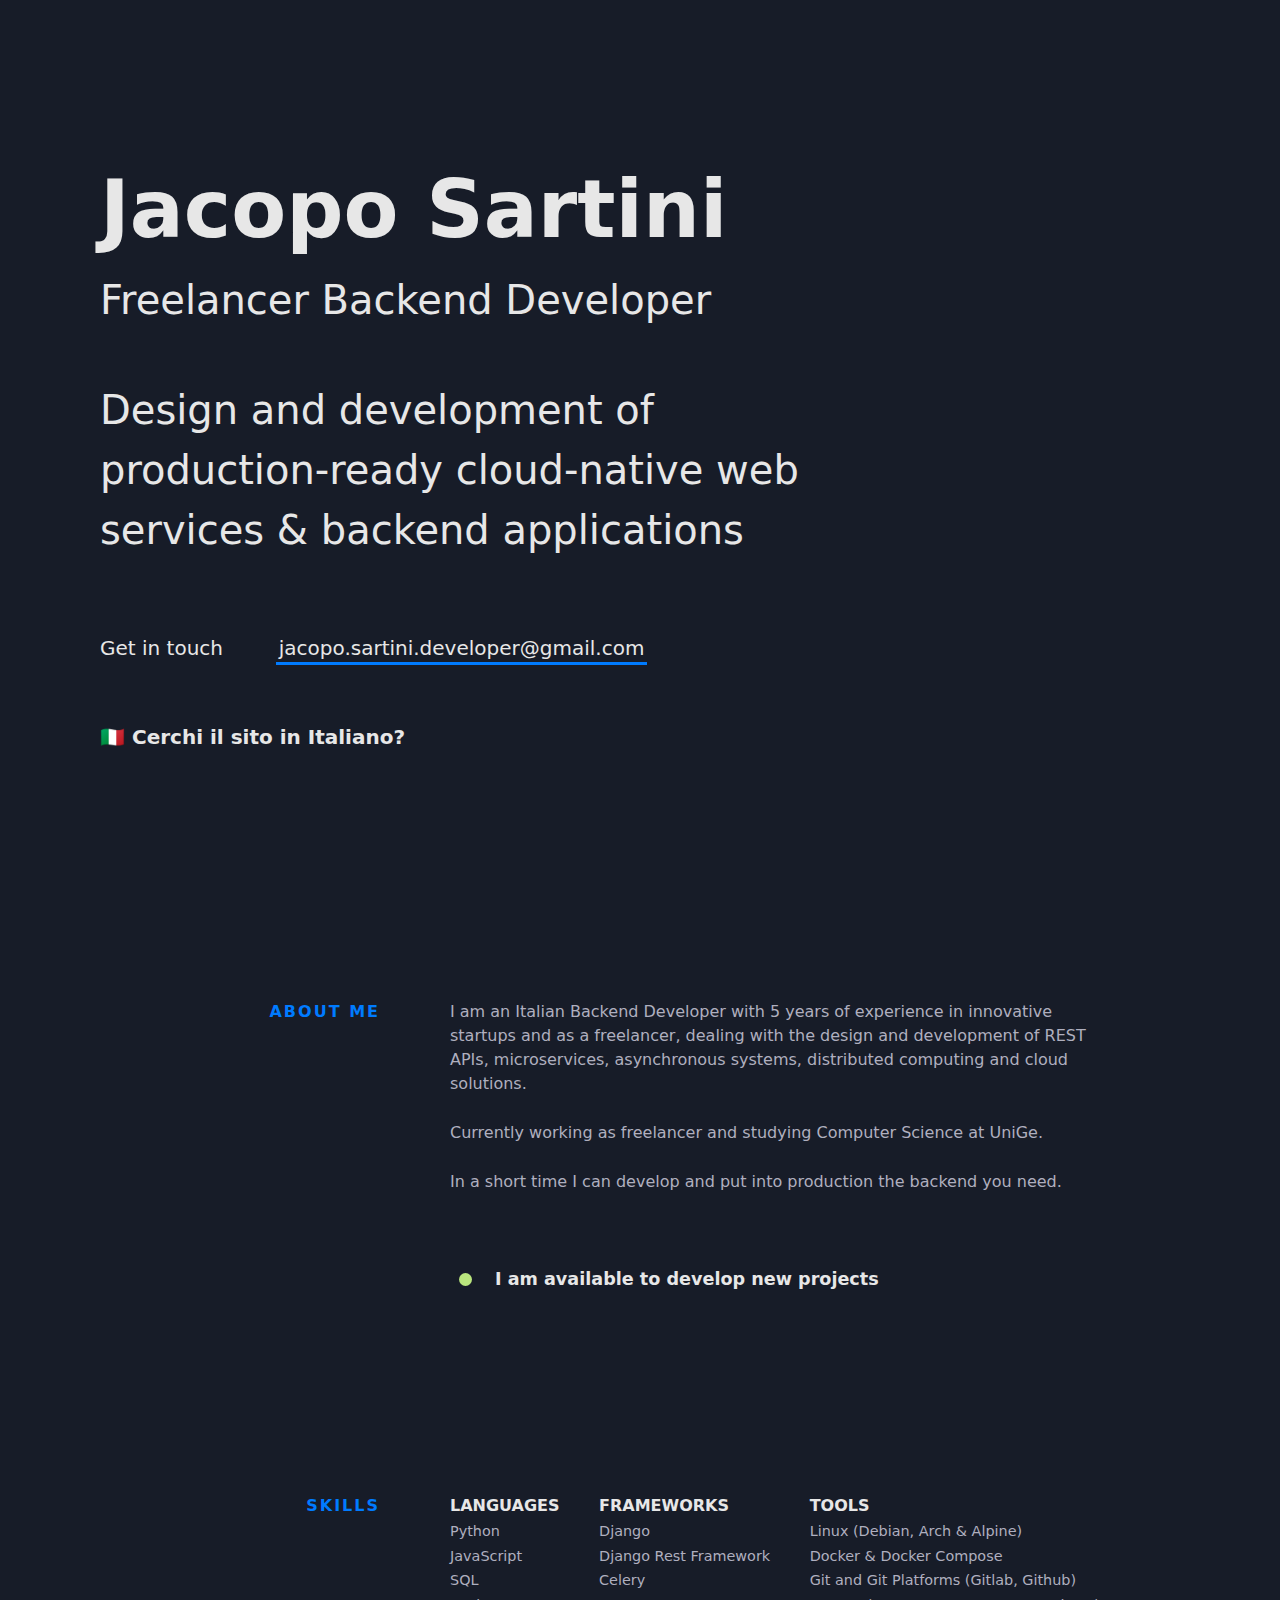
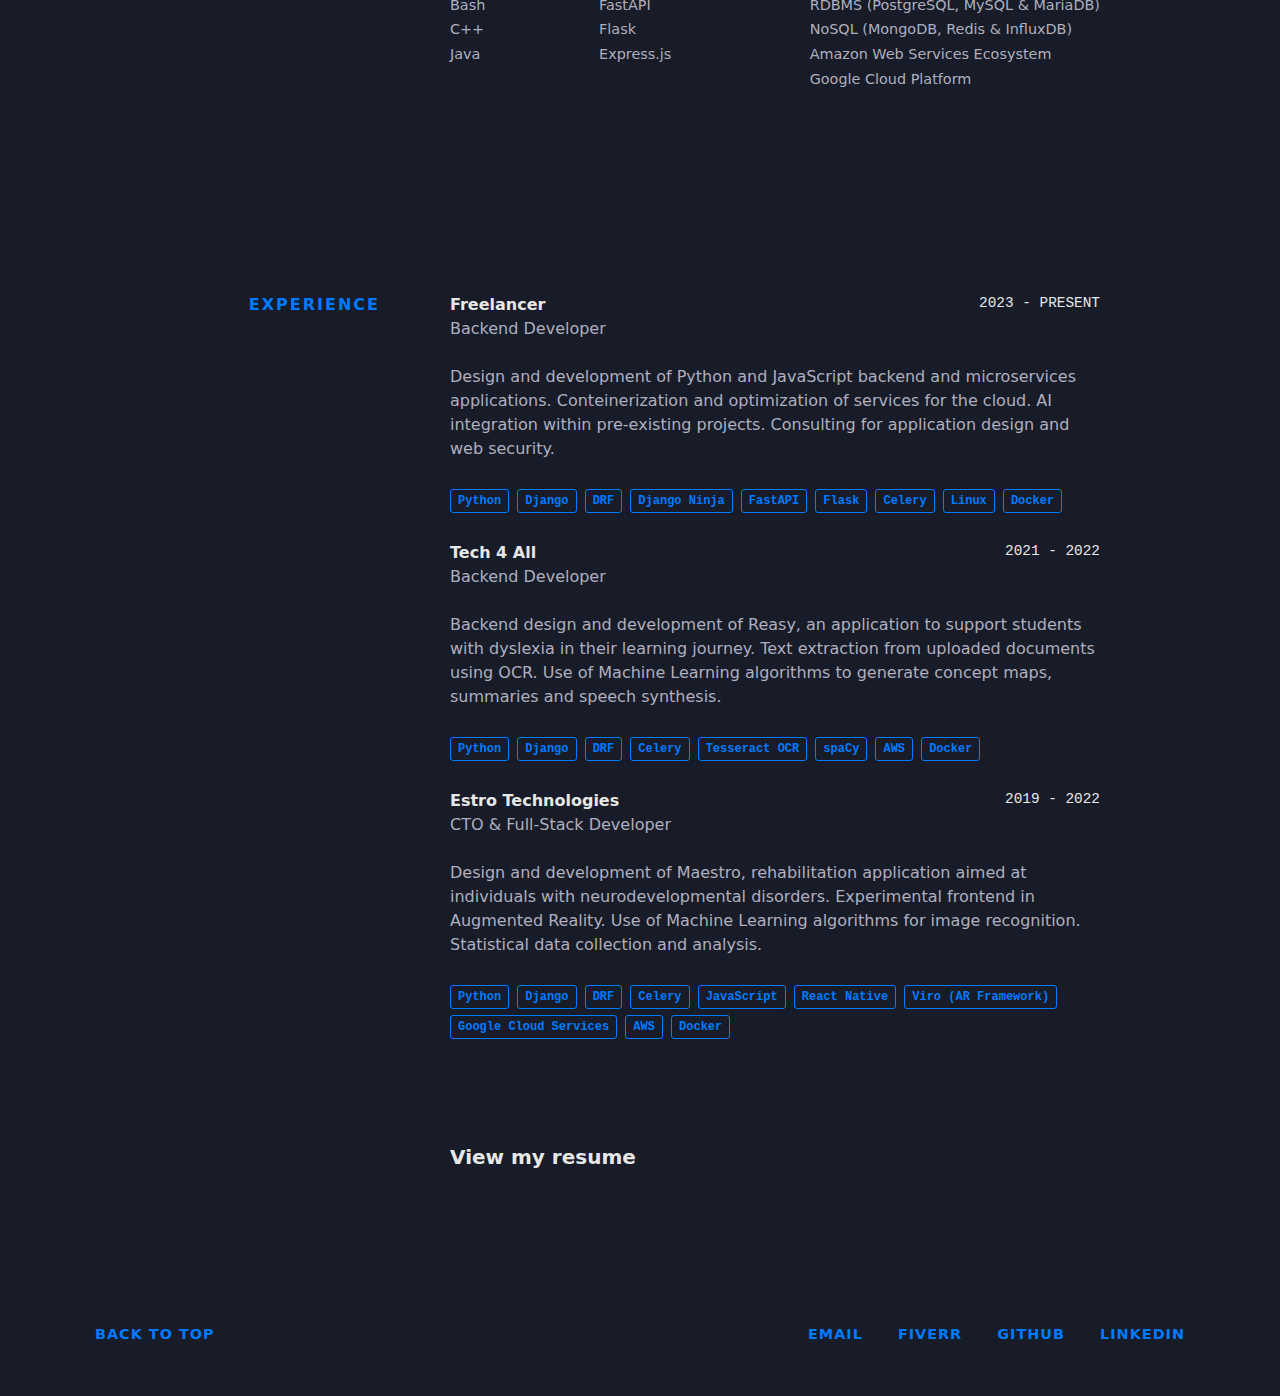
==== commit 8061b14b: "fix untranslated text" ====
--- a/index.en.html
+++ b/index.en.html
@@ -32,14 +32,15 @@
                 <br><span class="intro__tagline">Freelancer Backend Developer</span>
             </h1>
 
-            <h2 class="intro__tagline">Design and development of production-ready cloud-native web services & backend applications 
+            <h2 class="intro__tagline">Design and development of production-ready cloud-native web services & backend
+                applications
             </h2>
 
             <h3 class="intro__contact"> <span>Get in touch</span> <span class="emoji pointer"></span> <span> <a
                         href="mailto:jacopo.sartini.developer@gmail.com" target="_blank"
                         class="highlight-link">jacopo.sartini.developer@gmail.com</a> </span> </h3>
 
-            <h3 class="intro__contact"><a href="index.html">🇮🇹  Cerchi il sito in Italiano? </a></h3>
+            <h3 class="intro__contact"><a href="index.html">🇮🇹 Cerchi il sito in Italiano? </a></h3>
         </header>
 
 
@@ -61,7 +62,8 @@
             <div class="section__title">About me</div>
             <div class="section__content">
                 <p>
-                    I am an Italian Backend Developer with 5 years of experience in innovative startups and as a freelancer,
+                    I am an Italian Backend Developer with 5 years of experience in innovative startups and as a
+                    freelancer,
                     dealing with the design and development of REST APIs, microservices, asynchronous systems,
                     distributed computing and cloud solutions. </p>
                 <p>Currently <b>working as freelancer</b> and <b>studying Computer Science</b> at
@@ -188,10 +190,9 @@
                         </div>
                         <div class="job__position">CTO & Full-Stack Developer</div>
                         <br>
-                        <p>Progettazione e sviluppo di Maestro, applicazione riabilitativa rivolta a soggetti con
-                            disturbi del neurosviluppo. Frontend sperimentale in Realtà Aumentata. Utilizzo di algoritmi
-                            di Machine Learning per il riconoscimento delle immagini. Collezione e analisi statistica
-                            dei dati.
+                        <p>Design and development of Maestro, rehabilitation application aimed at individuals with
+                            neurodevelopmental disorders. Experimental frontend in Augmented Reality. Use of Machine
+                            Learning algorithms for image recognition. Statistical data collection and analysis.
                         </p>
                         <div class="project__used">
                             <span class="project__used__item">Python</span>
